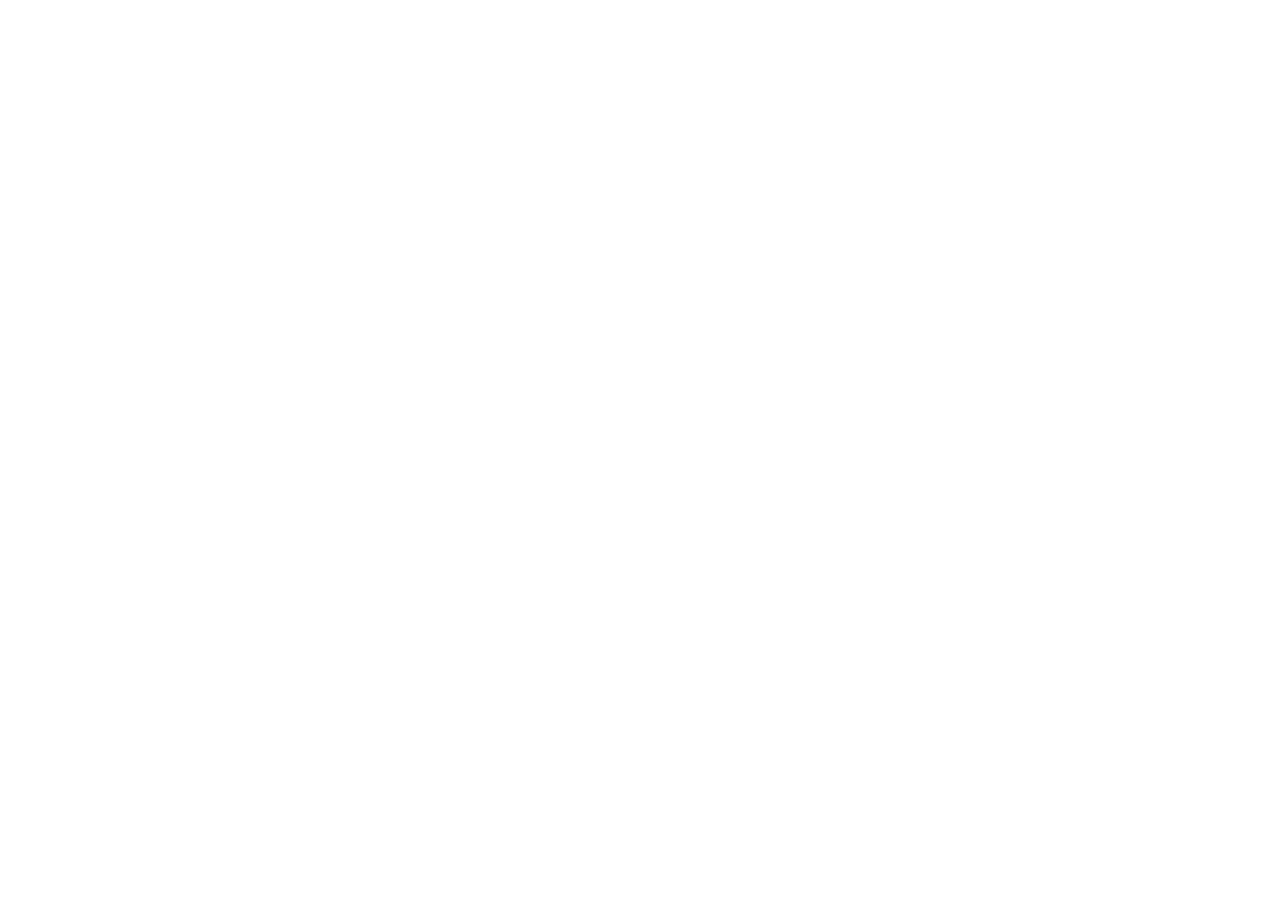
==== Demo3登陆界面/Load.html @ 39562c9c "Demo3登陆界面" ====
<!DOCTYPE html>
<html lang="en">
  <head>
    <meta charset="UTF-8" />
    <meta http-equiv="X-UA-Compatible" content="IE=edge" />
    <meta name="viewport" content="width=device-width, initial-scale=1.0" />
    <title>Load登陆界面</title>
    <link rel="stylesheet" typeof="text/css" href="./CSS/style.css" />
  </head>
  <body></body>
  <script src="./JS/mian.js"></script>
</html>
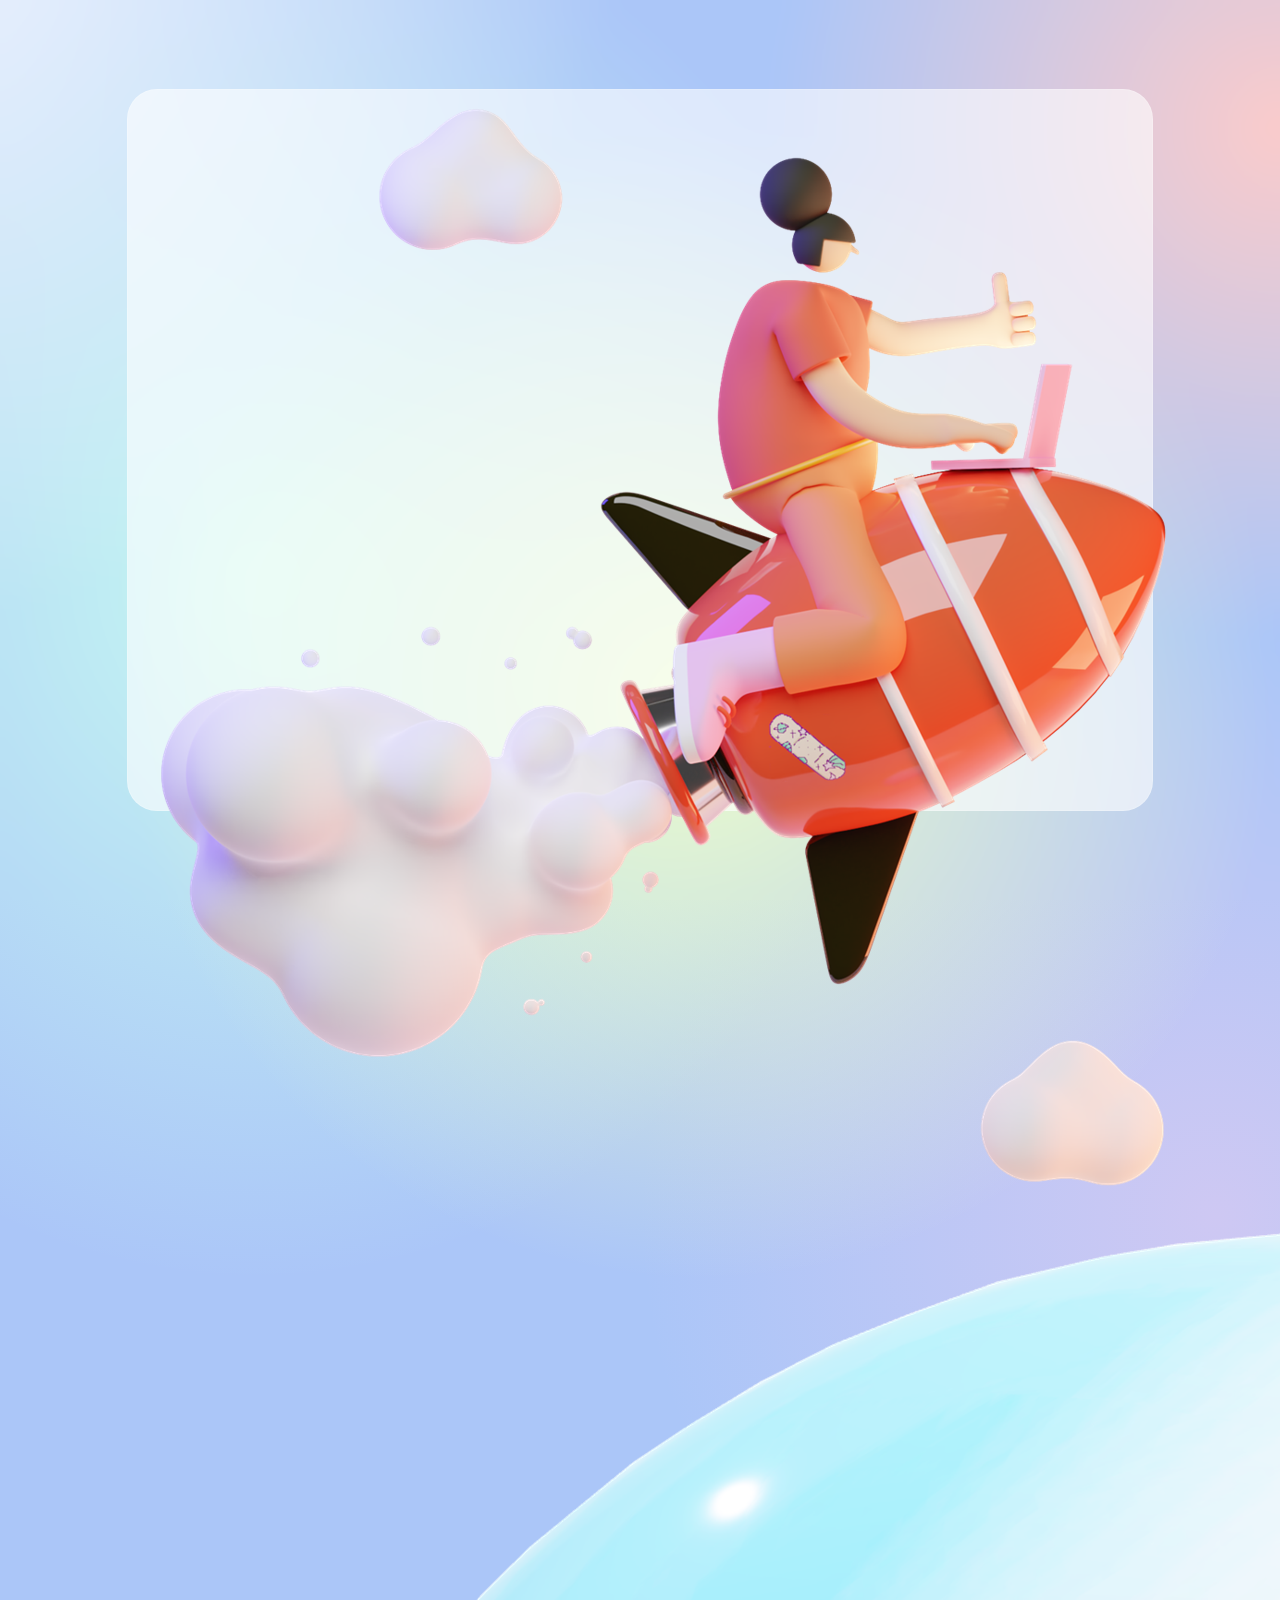
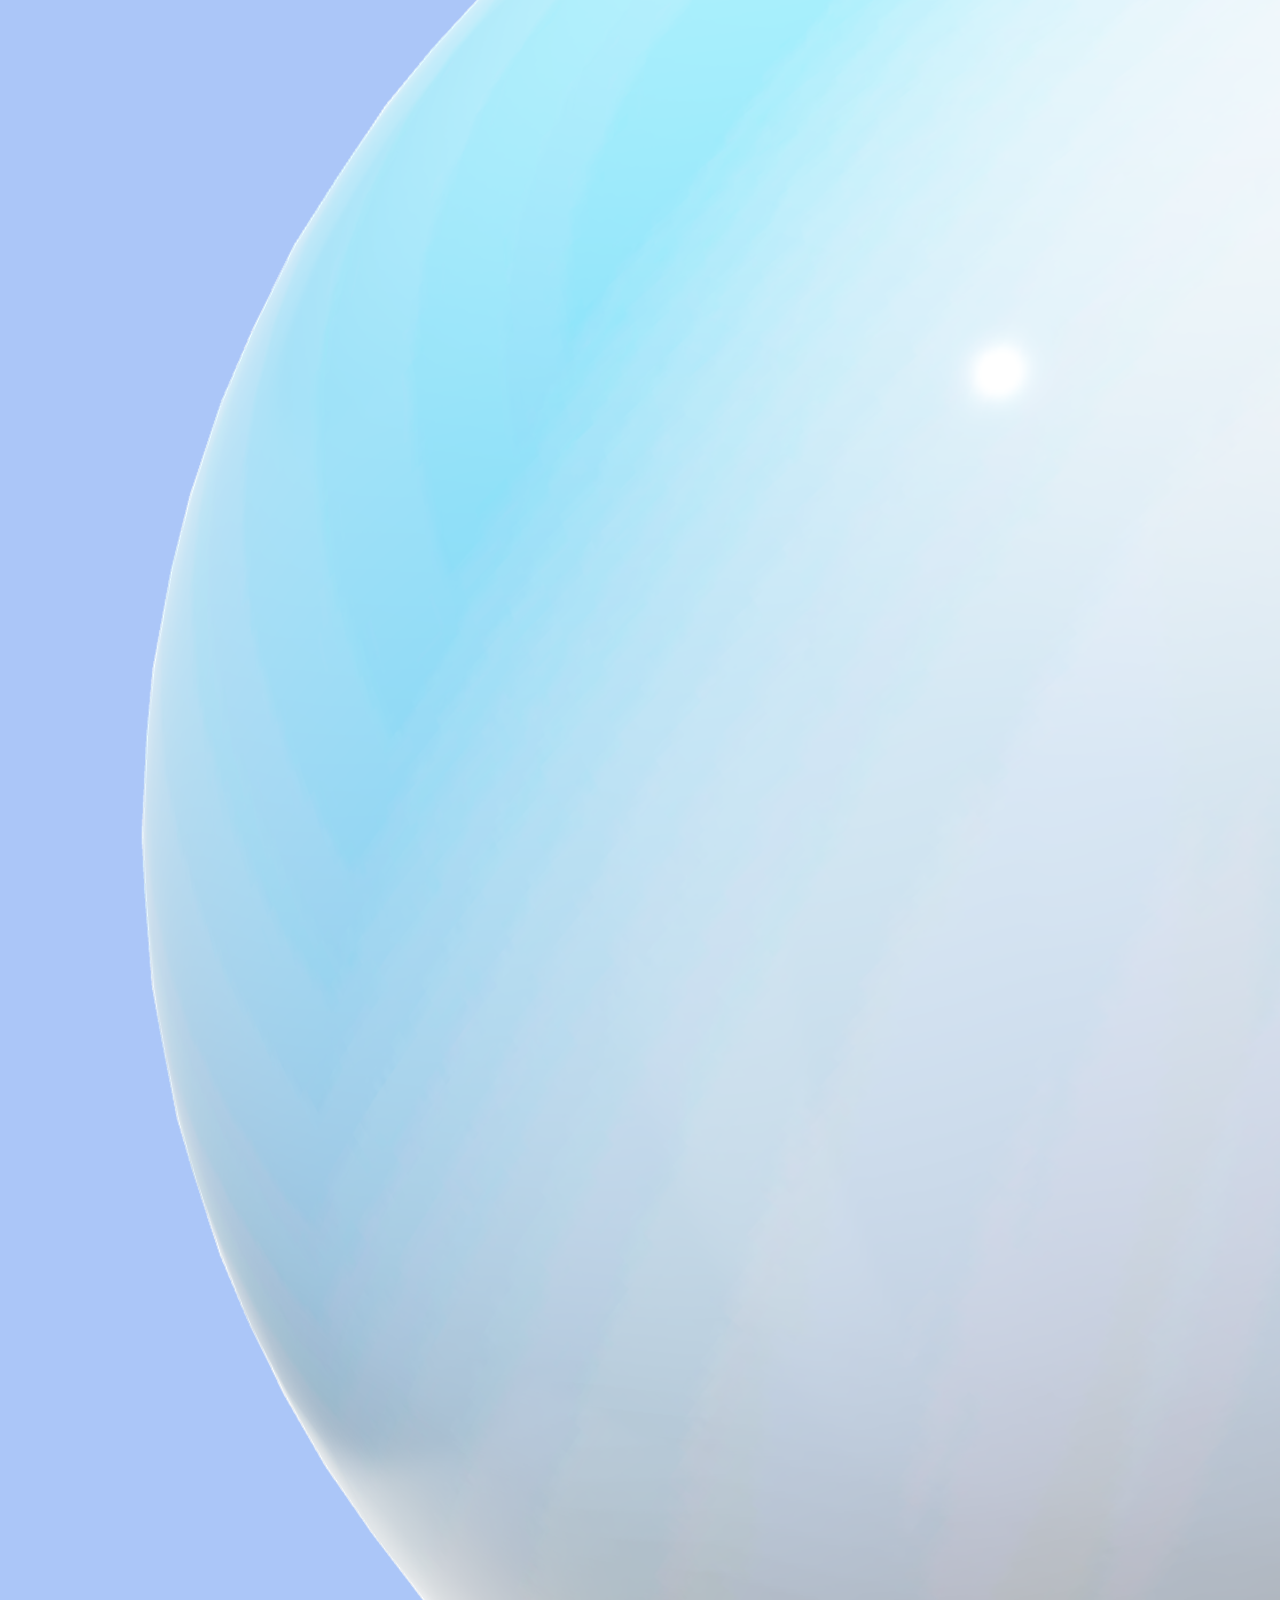
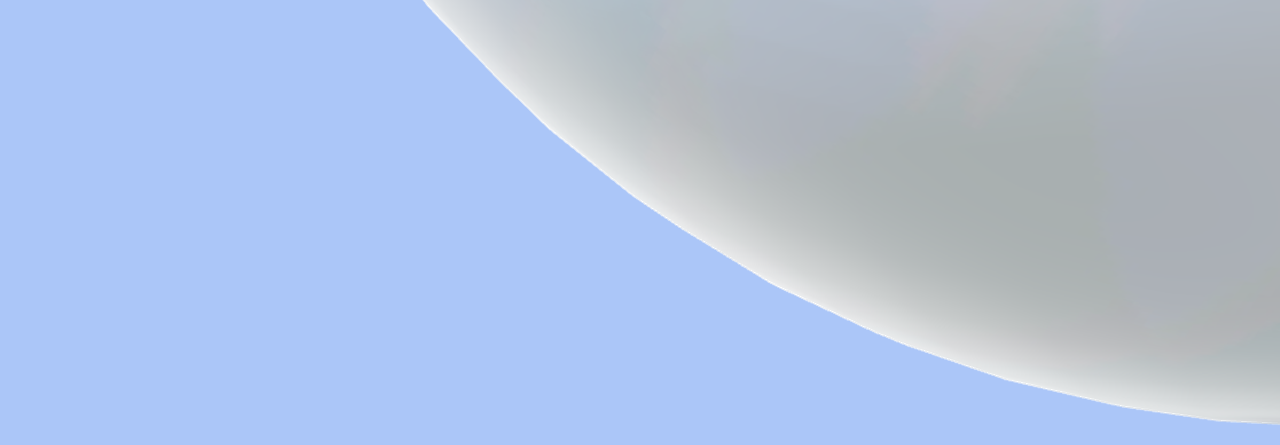
==== commit 18d64334: "HTML+CSS+JS" ====
--- a/Demo3登陆界面/Load.html
+++ b/Demo3登陆界面/Load.html
@@ -4,9 +4,54 @@
     <meta charset="UTF-8" />
     <meta http-equiv="X-UA-Compatible" content="IE=edge" />
     <meta name="viewport" content="width=device-width, initial-scale=1.0" />
-    <title>Load登陆界面</title>
+    <title>Demo3</title>
     <link rel="stylesheet" typeof="text/css" href="./CSS/style.css" />
   </head>
-  <body></body>
+  <body>
+    <div class="content">
+      <div class="left">
+        <img src="./Asset/img2.png" alt="people" class="people" />
+        <img src="./Asset/img1.png" alt="sphere" class="sphere" />
+      </div>
+      <div class="right">
+        <div class="top">
+          <div class="top-itme">
+            <span class="top-text"> Home </span>
+          </div>
+          <div class="top-itme">
+            <span class="top-text"> Register </span>
+          </div>
+          <div class="top-itme">
+            <span class="top-text"> Contact Us </span>
+          </div>
+          <div class="top-itme">
+            <span class="top-text"> Help </span>
+          </div>
+        </div>
+        <div class="form-wrapper">
+          <h1>Enter Our Plantform</h1>
+          <input type="text" class="inputs user" placeholder="Enter" />
+          <input type="text" class="inputs pwd" placeholder="Password" />
+          <span class="tips">Recovery Password</span>
+          <button>Sigin In</button>
+          <div class="other-login">
+            <div class="divier">
+              <span class="line"></span>
+              <span class="divider-text">or continue with</span>
+              <span class="line"></span>
+            </div>
+            <div class="other-login-wrapper">
+              <div class="other-login-item">
+                <img src="./Asset/QQ.png" alt="QQ" />
+              </div>
+              <div class="other-login-item">
+                <img src="./Asset/WeChat.png" alt="WeChat" />
+              </div>
+            </div>
+          </div>
+        </div>
+      </div>
+    </div>
+  </body>
   <script src="./JS/mian.js"></script>
 </html>
--- a/Demo3登陆界面/CSS/style.css
+++ b/Demo3登陆界面/CSS/style.css
@@ -0,0 +1,54 @@
+/* CSS3添加 :root 这个 CSS [伪类]匹配文档树的根元素。
+所有其他元素必须是此元素的后代。*/
+:root {
+  font-size: 15px;
+}
+/* background-size和background-position 分别对应着 background-image中的五个颜色 */
+body {
+  margin: 0;
+  min-height: 100vh;
+  background-color: #abc6f8;
+  background-image: radial-gradient(
+      closest-side,
+      rgb(255, 255, 255),
+      rgba(235, 105, 78, 0)
+    ),
+    radial-gradient(closest-side, rgb(250, 203, 203), rgba(243, 11, 164, 0)),
+    radial-gradient(closest-side, rgb(237, 252, 202), rgba(254, 234, 131, 0)),
+    radial-gradient(closest-side, rgb(197, 248, 241), rgba(170, 142, 245, 0)),
+    radial-gradient(closest-side, rgb(206, 200, 243), rgba(248, 192, 147, 0));
+  background-size: 130vmax 130vmax, 80vmax 80vmax, 90vmax 90vmax,
+    100vmax 110vmax, 90vmax 90vmax;
+  background-position: -80vmax -80vmax, 60vmax -30vmax, 10vmax 10vmax,
+    -30vmax -10vmax, 50vmax 50vmax;
+  background-repeat: no-repeat;
+  animation: 10s movement linear infinite;
+}
+/* 注 ::after是在CSS3里的写法
+ after通常配合content来为属性添加装饰内容,这个虚拟元素是行内元素 */
+body::after {
+  content: "";
+  display: block;
+  position: fixed; /*元素的位置相对于浏览器窗口是固定位置。
+  Fixed定位使元素的位置与文档流无关，因此不占据空间。 */
+  width: 100%;
+  height: 100%;
+  top: 0;
+  left: 0;
+  backdrop-filter: blur(10px);
+  -webkit-backdrop-filter: blur(10px);
+}
+/* 通过left top队容器（左上角）居中，再利用translate相对于自身的定位进行容器整体剧中 */
+.content {
+  width: 80vw;
+  height: 80vh;
+  position: absolute;
+  left: 50%;
+  top: 50%;
+  transform: translate(-50%, -50%);
+  z-index: 1;
+  border-radius: 30px;
+  background: rgba(255, 255, 255, 0.6);
+  border: 1px solid rgba(255, 255, 255, 0.18);
+  display: flex;
+}
